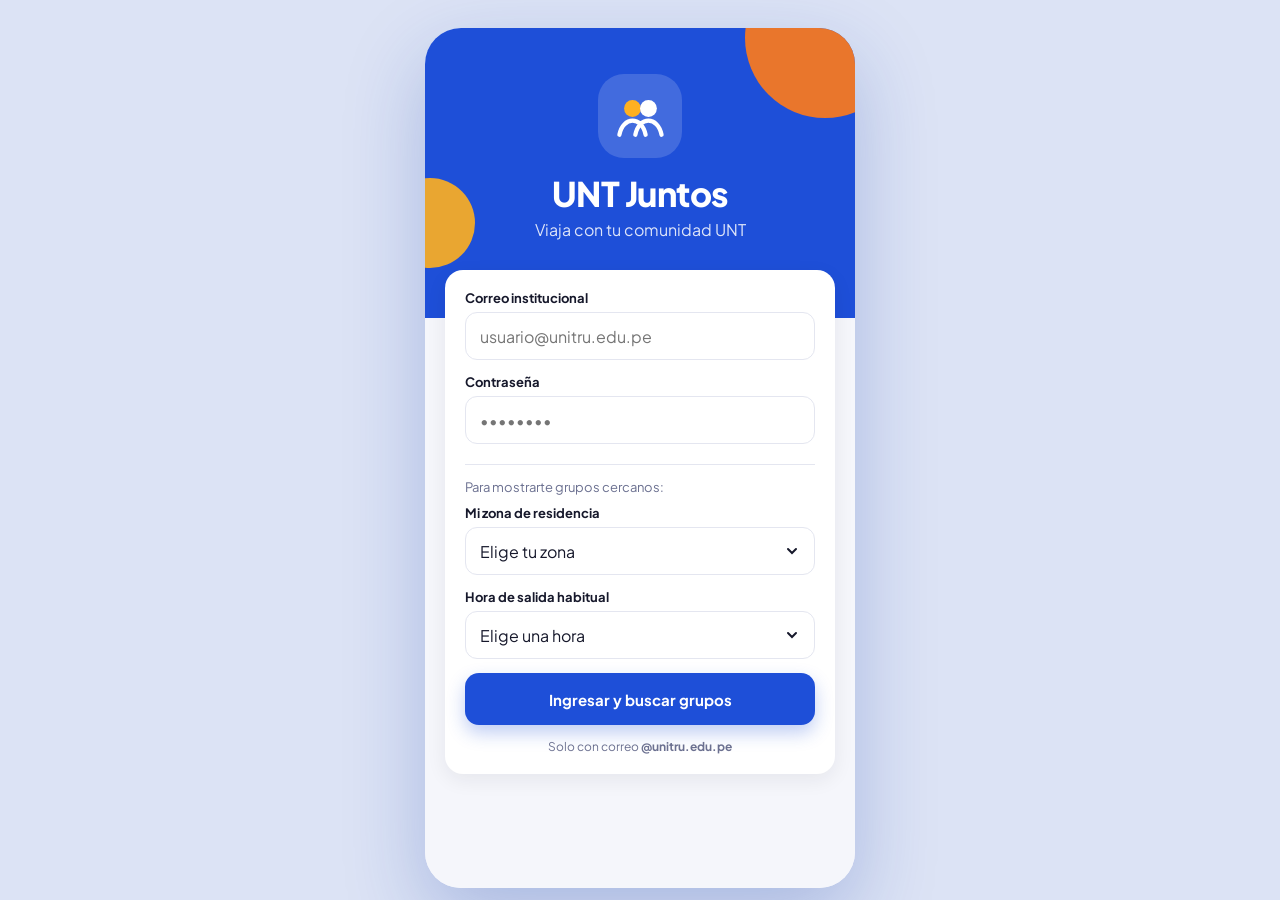
==== index.html @ 804d33d7 "Add files via upload" ====
<!doctype html>
<html lang="es">
<head>
  <meta charset="utf-8">
  <meta name="viewport" content="width=device-width, initial-scale=1, viewport-fit=cover">
  <meta name="theme-color" content="#1E4FD8">
  <meta name="description" content="UNT Juntos: encuentra compañeros de la comunidad UNT de tu zona para viajar juntos al campus.">
  <title>UNT Juntos</title>
  <link rel="preconnect" href="https://fonts.googleapis.com">
  <link rel="preconnect" href="https://fonts.gstatic.com" crossorigin>
  <link href="https://fonts.googleapis.com/css2?family=Plus+Jakarta+Sans:wght@400;500;600;700;800&display=swap" rel="stylesheet">
  <link rel="stylesheet" href="styles.css">
  <link rel="icon" href="data:image/svg+xml,%3Csvg xmlns='http://www.w3.org/2000/svg' viewBox='0 0 64 64'%3E%3Crect width='64' height='64' rx='16' fill='%231E4FD8'/%3E%3Ccircle cx='24' cy='26' r='8' fill='%23FFB020'/%3E%3Ccircle cx='40' cy='26' r='8' fill='%23fff'/%3E%3Cpath d='M12 50c2-9 8-13 12-13s10 4 12 13M28 50c2-9 8-13 12-13s10 4 12 13' stroke='%23fff' stroke-width='4' fill='none' stroke-linecap='round'/%3E%3C/svg%3E">
</head>
<body>
  <div class="app" id="app">

    <!-- ============ PANTALLA 1 · INICIO ============ -->
    <section class="screen" id="screen-login" data-screen="login">
      <div class="login-hero">
        <div class="logo" aria-hidden="true">
          <svg viewBox="0 0 64 64"><circle cx="24" cy="24" r="9" fill="#FFB020"/><circle cx="41" cy="24" r="9" fill="#fff"/><path d="M10 52c2-10 8-15 14-15s12 5 14 15M27 52c2-10 8-15 14-15s12 5 14 15" stroke="#fff" stroke-width="4.5" fill="none" stroke-linecap="round"/></svg>
        </div>
        <h1>UNT Juntos</h1>
        <p>Viaja con tu comunidad UNT</p>
      </div>

      <form class="card form" id="login-form" novalidate>
        <label class="field">
          <span>Correo institucional</span>
          <input type="email" id="email" placeholder="usuario@unitru.edu.pe" autocomplete="email" required>
        </label>
        <label class="field">
          <span>Contraseña</span>
          <input type="password" id="password" placeholder="••••••••" autocomplete="current-password" required>
        </label>

        <p class="hint">Para mostrarte grupos cercanos:</p>
        <label class="field">
          <span>Mi zona de residencia</span>
          <select id="zona" required></select>
        </label>
        <label class="field">
          <span>Hora de salida habitual</span>
          <select id="hora" required></select>
        </label>

        <p class="error" id="login-error" role="alert"></p>
        <button class="btn btn-primary" type="submit">Ingresar y buscar grupos</button>
        <p class="fine">Solo con correo <b>@unitru.edu.pe</b></p>
      </form>
    </section>

    <!-- ============ PANTALLA 2 · BUSCAR ============ -->
    <section class="screen" id="screen-buscar" data-screen="buscar" hidden>
      <header class="topbar">
        <div>
          <p class="hello" id="hello">Hola</p>
          <h2>Grupos de viaje</h2>
        </div>
        <button class="icon-btn" id="btn-crear" aria-label="Crear grupo">
          <svg viewBox="0 0 24 24"><path d="M12 5v14M5 12h14" stroke="currentColor" stroke-width="2.4" stroke-linecap="round"/></svg>
        </button>
      </header>

      <div class="filters">
        <label class="chip chip-zona"><span>Zona</span><select id="f-zona"></select></label>
        <label class="chip chip-hora"><span>Hora</span><select id="f-hora"></select></label>
      </div>

      <p class="count" id="count"></p>
      <div class="list" id="lista"></div>
    </section>

    <!-- ============ MIS GRUPOS ============ -->
    <section class="screen" id="screen-mis" data-screen="mis" hidden>
      <header class="topbar"><div><p class="hello">Tus viajes</p><h2>Mis grupos</h2></div></header>
      <div class="list" id="mis-lista"></div>
    </section>

    <!-- ============ PERFIL ============ -->
    <section class="screen" id="screen-perfil" data-screen="perfil" hidden>
      <header class="topbar"><div><p class="hello">Tu cuenta</p><h2>Perfil</h2></div></header>
      <div class="card profile">
        <div class="avatar big" id="perfil-avatar"></div>
        <p class="profile-name" id="perfil-nombre"></p>
        <p class="profile-mail" id="perfil-correo"></p>
        <div class="kv"><span>Zona</span><b id="perfil-zona"></b></div>
        <div class="kv"><span>Hora habitual</span><b id="perfil-hora"></b></div>
      </div>
      <button class="btn btn-ghost" id="btn-logout">Cerrar sesión</button>
    </section>

    <!-- ============ PANTALLA 3 · MI GRUPO ============ -->
    <section class="screen" id="screen-grupo" data-screen="grupo" hidden>
      <header class="topbar topbar-back">
        <button class="icon-btn ghost" id="btn-back" aria-label="Volver">
          <svg viewBox="0 0 24 24"><path d="M15 5l-7 7 7 7" stroke="currentColor" stroke-width="2.4" fill="none" stroke-linecap="round" stroke-linejoin="round"/></svg>
        </button>
        <h2>Mi grupo</h2>
        <span class="spacer"></span>
      </header>

      <div class="success" id="success-banner">
        <div class="check"><svg viewBox="0 0 24 24"><path d="M5 12.5l4.5 4.5L19 7.5" stroke="#fff" stroke-width="3" fill="none" stroke-linecap="round" stroke-linejoin="round"/></svg></div>
        <h3>¡Te uniste al grupo!</h3>
        <p id="g-sub"></p>
      </div>

      <div class="card details">
        <div class="kv"><span>Hora de salida</span><b id="g-hora"></b></div>
        <div class="kv"><span>Punto de encuentro</span><b id="g-punto"></b></div>
        <div class="kv"><span>Destino</span><b id="g-destino"></b></div>
      </div>

      <h4 class="section-title">Mapa del punto de encuentro</h4>
      <a class="map" id="g-map" target="_blank" rel="noopener">
        <svg viewBox="0 0 340 120" preserveAspectRatio="none" aria-hidden="true">
          <rect width="340" height="120" fill="#E8F0FF"/>
          <path d="M0 80 L340 52" stroke="#fff" stroke-width="14"/>
          <path d="M120 0 L150 120" stroke="#fff" stroke-width="10"/>
          <path d="M250 0 L235 120" stroke="#fff" stroke-width="8"/>
          <rect x="20" y="14" width="70" height="40" rx="6" fill="#D2F3E0"/>
          <rect x="268" y="74" width="60" height="36" rx="6" fill="#D2F3E0"/>
        </svg>
        <span class="pin"></span>
        <span class="map-label">Abrir en Google Maps ↗</span>
      </a>

      <h4 class="section-title" id="g-int-title"></h4>
      <div class="members" id="g-members"></div>

      <button class="btn btn-primary" id="btn-chat">Abrir chat del grupo</button>
      <button class="btn btn-link" id="btn-salir">Salir del grupo</button>
    </section>

    <!-- ============ NAV ============ -->
    <nav class="tabbar" id="tabbar" hidden>
      <button data-tab="buscar" class="active"><svg viewBox="0 0 24 24"><circle cx="11" cy="11" r="6.5" stroke="currentColor" stroke-width="2.2" fill="none"/><path d="M16 16l4 4" stroke="currentColor" stroke-width="2.2" stroke-linecap="round"/></svg>Buscar</button>
      <button data-tab="mis"><svg viewBox="0 0 24 24"><circle cx="9" cy="9" r="3.5" stroke="currentColor" stroke-width="2.2" fill="none"/><circle cx="16.5" cy="10" r="2.8" stroke="currentColor" stroke-width="2.2" fill="none"/><path d="M3 19c.8-3.3 3.2-5 6-5s5.2 1.7 6 5M15 14.2c2.6 0 4.5 1.5 5.2 4.3" stroke="currentColor" stroke-width="2.2" fill="none" stroke-linecap="round"/></svg>Mis grupos</button>
      <button data-tab="perfil"><svg viewBox="0 0 24 24"><circle cx="12" cy="8.5" r="4" stroke="currentColor" stroke-width="2.2" fill="none"/><path d="M4.5 20c1-3.8 4-5.8 7.5-5.8s6.5 2 7.5 5.8" stroke="currentColor" stroke-width="2.2" fill="none" stroke-linecap="round"/></svg>Perfil</button>
    </nav>

    <!-- ============ CHAT (hoja inferior) ============ -->
    <div class="sheet-backdrop" id="chat-backdrop" hidden></div>
    <section class="sheet" id="chat" hidden aria-label="Chat del grupo">
      <header class="sheet-head">
        <h3>Chat del grupo</h3>
        <button class="icon-btn ghost" id="chat-close" aria-label="Cerrar chat"><svg viewBox="0 0 24 24"><path d="M6 6l12 12M18 6L6 18" stroke="currentColor" stroke-width="2.4" stroke-linecap="round"/></svg></button>
      </header>
      <div class="messages" id="messages"></div>
      <div class="quick" id="quick">
        <button>Estoy en camino 🚶</button>
        <button>Llego en 5 min ⏱️</button>
        <button>Ya estoy en el punto 📍</button>
        <button>Hoy no viajo ❌</button>
      </div>
      <form class="composer" id="composer">
        <input id="msg" placeholder="Escribe un mensaje…" autocomplete="off">
        <button class="send" aria-label="Enviar"><svg viewBox="0 0 24 24"><path d="M4 12l16-8-6 16-2.5-6.5L4 12z" fill="currentColor"/></svg></button>
      </form>
    </section>

    <!-- ============ CREAR GRUPO ============ -->
    <div class="sheet-backdrop" id="crear-backdrop" hidden></div>
    <section class="sheet" id="crear" hidden aria-label="Crear grupo">
      <header class="sheet-head">
        <h3>Crear un grupo de viaje</h3>
        <button class="icon-btn ghost" id="crear-close" aria-label="Cerrar"><svg viewBox="0 0 24 24"><path d="M6 6l12 12M18 6L6 18" stroke="currentColor" stroke-width="2.4" stroke-linecap="round"/></svg></button>
      </header>
      <form class="form" id="crear-form">
        <label class="field"><span>Zona de destino</span><select id="c-zona"></select></label>
        <label class="field"><span>Hora de salida</span><select id="c-hora"></select></label>
        <label class="field"><span>Punto de encuentro</span><select id="c-punto"></select></label>
        <label class="field"><span>Cupos</span><select id="c-cupos"><option>3</option><option selected>4</option><option>5</option><option>6</option></select></label>
        <button class="btn btn-primary" type="submit">Crear grupo</button>
      </form>
    </section>

    <div class="toast" id="toast" role="status" aria-live="polite"></div>
  </div>

  <script src="app.js"></script>
</body>
</html>
---- styles.css ----
:root {
  --blue: #1E4FD8;
  --blue-d: #153BA6;
  --blue-l: #E8F0FF;
  --orange: #FF7A1A;
  --yellow: #FFB020;
  --green: #18A957;
  --green-l: #E3F7EC;
  --purple: #7B4DFF;
  --ink: #16182B;
  --muted: #6B7090;
  --line: #E4E6F0;
  --bg: #F5F6FB;
  --card: #FFFFFF;
  --radius: 18px;
  --shadow: 0 6px 20px rgba(22, 24, 43, .07);
  color-scheme: light;
}

* { box-sizing: border-box; }
html, body { margin: 0; height: 100%; }
body {
  font-family: "Plus Jakarta Sans", system-ui, -apple-system, "Segoe UI", sans-serif;
  color: var(--ink);
  background: #DCE3F5;
  -webkit-font-smoothing: antialiased;
}
button, input, select { font: inherit; color: inherit; }
button { cursor: pointer; }
[hidden] { display: none !important; }

/* Marco tipo celular en escritorio, pantalla completa en móvil */
.app {
  position: relative;
  max-width: 430px;
  min-height: 100dvh;
  margin: 0 auto;
  background: var(--bg);
  overflow: hidden;
}
@media (min-width: 600px) {
  body { padding: 28px 0; }
  .app { min-height: 860px; height: 860px; border-radius: 36px; box-shadow: 0 30px 80px rgba(21, 59, 166, .25); }
  .screen { height: 100%; overflow-y: auto; }
}

.screen { padding: 20px 20px 110px; animation: fade .25s ease; }
@keyframes fade { from { opacity: 0; transform: translateY(6px); } to { opacity: 1; transform: none; } }

/* ---------- Login ---------- */
#screen-login { padding: 0 0 32px; background: linear-gradient(180deg, var(--blue) 0 290px, var(--bg) 290px); }
.login-hero { text-align: center; color: #fff; padding: 46px 20px 30px; position: relative; }
.login-hero::before, .login-hero::after { content: ""; position: absolute; border-radius: 50%; z-index: 0; }
.login-hero::before { width: 160px; height: 160px; background: var(--orange); opacity: .9; top: -70px; right: -50px; }
.login-hero::after { width: 90px; height: 90px; background: var(--yellow); opacity: .9; top: 150px; left: -40px; }
.login-hero > * { position: relative; z-index: 1; }
.logo { width: 84px; height: 84px; margin: 0 auto 14px; background: rgba(255,255,255,.16); border-radius: 26px; display: grid; place-items: center; }
.logo svg { width: 60px; height: 60px; }
.login-hero h1 { margin: 0; font-size: 34px; font-weight: 800; letter-spacing: -.5px; }
.login-hero p { margin: 4px 0 0; opacity: .85; }
#login-form { margin: 0 20px; }

/* ---------- Tarjetas y formularios ---------- */
.card { background: var(--card); border-radius: var(--radius); box-shadow: var(--shadow); padding: 20px; }
.form { display: grid; gap: 14px; }
.field { display: grid; gap: 6px; }
.field > span { font-size: 13px; font-weight: 700; }
.field input, .field select {
  height: 48px; border: 1.5px solid var(--line); border-radius: 12px; padding: 0 14px; background: #fff;
  outline: none; transition: border-color .15s, box-shadow .15s; width: 100%;
}
.field select { appearance: none; background-image: url("data:image/svg+xml,%3Csvg xmlns='http://www.w3.org/2000/svg' viewBox='0 0 16 16'%3E%3Cpath d='M4 6l4 4 4-4' stroke='%2316182B' stroke-width='2' fill='none' stroke-linecap='round'/%3E%3C/svg%3E"); background-repeat: no-repeat; background-position: right 14px center; background-size: 16px; padding-right: 40px; }
.field input:focus, .field select:focus { border-color: var(--blue); box-shadow: 0 0 0 4px rgba(30, 79, 216, .12); }
.hint { margin: 6px 0 -4px; font-size: 13px; color: var(--muted); border-top: 1.5px solid var(--line); padding-top: 14px; }
.fine { margin: 0; text-align: center; font-size: 12px; color: var(--muted); }
.error { margin: 0; min-height: 0; color: #D92D20; font-size: 13px; font-weight: 600; }
.error:empty { display: none; }

.btn { height: 52px; border: 0; border-radius: 14px; font-weight: 700; font-size: 15px; width: 100%; transition: transform .1s, background .15s; }
.btn:active { transform: scale(.98); }
.btn-primary { background: var(--blue); color: #fff; box-shadow: 0 8px 18px rgba(30, 79, 216, .28); }
.btn-primary:hover { background: var(--blue-d); }
.btn-ghost { background: #fff; color: var(--ink); border: 1.5px solid var(--line); margin-top: 16px; }
.btn-link { background: none; color: var(--muted); height: 44px; margin-top: 4px; }

/* ---------- Encabezados ---------- */
.topbar { display: flex; align-items: center; justify-content: space-between; gap: 12px; margin: 6px 0 18px; }
.topbar h2 { margin: 0; font-size: 24px; font-weight: 800; letter-spacing: -.3px; }
.hello { margin: 0 0 2px; color: var(--muted); font-size: 13px; font-weight: 600; }
.topbar-back h2 { font-size: 18px; }
.spacer { width: 42px; }
.icon-btn { width: 42px; height: 42px; border-radius: 14px; border: 0; background: var(--orange); color: #fff; display: grid; place-items: center; flex: none; box-shadow: 0 6px 14px rgba(255, 122, 26, .3); }
.icon-btn.ghost { background: #fff; color: var(--ink); box-shadow: var(--shadow); }
.icon-btn svg { width: 22px; height: 22px; }

/* ---------- Filtros ---------- */
.filters { display: grid; grid-template-columns: 1fr 1fr; gap: 10px; }
.chip { position: relative; display: flex; flex-direction: column; padding: 8px 34px 8px 14px; border-radius: 14px; color: #fff; }
.chip span { font-size: 11px; font-weight: 600; opacity: .85; }
.chip select { appearance: none; border: 0; background: transparent; color: #fff; font-weight: 700; font-size: 14px; padding: 0; outline: none; width: 100%; }
.chip select option { color: var(--ink); }
.chip::after { content: ""; position: absolute; right: 14px; top: 50%; width: 8px; height: 8px; border-right: 2px solid #fff; border-bottom: 2px solid #fff; transform: translateY(-70%) rotate(45deg); pointer-events: none; }
.chip-zona { background: var(--purple); }
.chip-hora { background: var(--green); }
.count { margin: 18px 2px 10px; color: var(--muted); font-size: 13px; font-weight: 600; }

/* ---------- Tarjetas de grupo ---------- */
.list { display: grid; gap: 12px; }
.group { position: relative; background: #fff; border-radius: var(--radius); box-shadow: var(--shadow); padding: 16px 16px 14px 20px; overflow: hidden; }
.group::before { content: ""; position: absolute; left: 0; top: 0; bottom: 0; width: 6px; background: var(--accent, var(--blue)); }
.group h3 { margin: 0 0 8px; font-size: 16px; font-weight: 800; display: flex; align-items: center; gap: 8px; }
.tag { font-size: 11px; font-weight: 700; padding: 3px 8px; border-radius: 999px; background: var(--blue-l); color: var(--blue); }
.tag.night { background: #EFE9FF; color: var(--purple); }
.tag.mine { background: var(--green-l); color: var(--green); }
.meta { display: grid; gap: 4px; font-size: 13px; color: var(--muted); }
.meta b { color: var(--ink); font-weight: 600; }
.group-foot { display: flex; align-items: center; justify-content: space-between; margin-top: 12px; gap: 10px; }
.seats { display: flex; gap: 4px; }
.seat { width: 12px; height: 12px; border-radius: 50%; background: var(--accent, var(--blue)); }
.seat.free { background: transparent; border: 2px solid var(--line); }
.join { height: 38px; padding: 0 20px; border: 0; border-radius: 12px; background: var(--ink); color: #fff; font-weight: 700; font-size: 14px; }
.join:hover { background: #000; }
.group.full { opacity: .6; }
.group.full .join { background: var(--line); color: var(--muted); cursor: not-allowed; }
.empty { text-align: center; padding: 34px 20px; color: var(--muted); }
.empty b { display: block; color: var(--ink); font-size: 16px; margin-bottom: 6px; }
.empty .btn { margin-top: 16px; }

/* ---------- Mi grupo ---------- */
.success { text-align: center; margin-bottom: 18px; }
.check { width: 66px; height: 66px; border-radius: 50%; background: var(--green); margin: 0 auto 10px; display: grid; place-items: center; box-shadow: 0 10px 22px rgba(24, 169, 87, .3); animation: pop .35s ease; }
.check svg { width: 34px; height: 34px; }
@keyframes pop { from { transform: scale(.4); } to { transform: scale(1); } }
.success h3 { margin: 0; font-size: 22px; font-weight: 800; }
.success p { margin: 4px 0 0; color: var(--muted); font-size: 14px; }
.details { display: grid; gap: 12px; padding: 16px 18px; }
.kv { display: flex; justify-content: space-between; gap: 12px; font-size: 14px; }
.kv span { color: var(--muted); }
.kv b { text-align: right; }
.section-title { margin: 20px 2px 10px; font-size: 14px; font-weight: 800; }
.map { position: relative; display: block; height: 120px; border-radius: var(--radius); overflow: hidden; box-shadow: var(--shadow); text-decoration: none; }
.map svg { position: absolute; inset: 0; width: 100%; height: 100%; }
.pin { position: absolute; left: 50%; top: 42%; width: 22px; height: 22px; border-radius: 50% 50% 50% 0; background: var(--orange); transform: translate(-50%, -50%) rotate(-45deg); box-shadow: 0 4px 10px rgba(255, 122, 26, .45); }
.pin::after { content: ""; position: absolute; inset: 6px; background: #fff; border-radius: 50%; }
.map-label { position: absolute; right: 10px; bottom: 10px; background: #fff; color: var(--blue); font-size: 12px; font-weight: 700; padding: 5px 10px; border-radius: 999px; }
.members { display: flex; flex-wrap: wrap; gap: 14px; margin-bottom: 20px; }
.member { display: grid; justify-items: center; gap: 6px; font-size: 12px; color: var(--muted); width: 50px; }
.avatar { width: 46px; height: 46px; border-radius: 50%; display: grid; place-items: center; color: #fff; font-weight: 800; font-size: 16px; }
.avatar.free { background: transparent; border: 2px dashed var(--line); color: var(--line); }
.avatar.big { width: 76px; height: 76px; font-size: 28px; margin: 0 auto 10px; }

/* ---------- Perfil ---------- */
.profile { display: grid; gap: 10px; text-align: center; }
.profile-name { margin: 0; font-weight: 800; font-size: 18px; }
.profile-mail { margin: -6px 0 6px; color: var(--muted); font-size: 13px; }
.profile .kv { border-top: 1.5px solid var(--line); padding-top: 10px; }

/* ---------- Barra inferior ---------- */
.tabbar { position: fixed; left: 50%; transform: translateX(-50%); bottom: 0; width: 100%; max-width: 430px; display: grid; grid-template-columns: repeat(3, 1fr); background: #fff; border-top: 1px solid var(--line); padding: 8px 8px calc(8px + env(safe-area-inset-bottom)); z-index: 5; }
@media (min-width: 600px) { .tabbar { position: absolute; border-radius: 0 0 36px 36px; padding-bottom: 18px; } }
.tabbar button { border: 0; background: none; display: grid; justify-items: center; gap: 3px; font-size: 11px; font-weight: 600; color: var(--muted); padding: 6px 0; border-radius: 12px; }
.tabbar svg { width: 24px; height: 24px; }
.tabbar button.active { color: var(--blue); }
.tabbar button.active svg { background: var(--blue-l); border-radius: 10px; padding: 2px; box-sizing: content-box; margin: -2px; }

/* ---------- Hojas (chat / crear) ---------- */
.sheet-backdrop { position: fixed; inset: 0; background: rgba(22, 24, 43, .45); z-index: 10; animation: fade .2s ease; }
.sheet { position: fixed; left: 50%; bottom: 0; transform: translateX(-50%); width: 100%; max-width: 430px; max-height: 86dvh; background: #fff; border-radius: 26px 26px 0 0; z-index: 11; display: flex; flex-direction: column; padding: 8px 18px calc(16px + env(safe-area-inset-bottom)); animation: up .25s ease; }
@media (min-width: 600px) { .sheet-backdrop, .sheet { position: absolute; } .sheet { max-height: 80%; border-radius: 26px 26px 36px 36px; } .sheet-backdrop { border-radius: 36px; } }
@keyframes up { from { transform: translate(-50%, 30px); opacity: 0; } to { transform: translate(-50%, 0); opacity: 1; } }
.sheet-head { display: flex; align-items: center; justify-content: space-between; padding: 8px 0 12px; }
.sheet-head h3 { margin: 0; font-size: 18px; font-weight: 800; }
.messages { flex: 1; overflow-y: auto; display: flex; flex-direction: column; gap: 8px; padding: 6px 2px 12px; min-height: 220px; }
.msg { max-width: 80%; padding: 9px 13px; border-radius: 16px; font-size: 14px; background: var(--bg); align-self: flex-start; }
.msg small { display: block; font-size: 11px; font-weight: 700; color: var(--purple); margin-bottom: 2px; }
.msg.me { align-self: flex-end; background: var(--blue); color: #fff; border-bottom-right-radius: 4px; }
.msg.me small { display: none; }
.quick { display: flex; gap: 8px; overflow-x: auto; padding-bottom: 10px; scrollbar-width: none; }
.quick button { flex: none; border: 1.5px solid var(--line); background: #fff; border-radius: 999px; padding: 8px 12px; font-size: 13px; font-weight: 600; }
.quick button:hover { border-color: var(--blue); color: var(--blue); }
.composer { display: flex; gap: 8px; }
.composer input { flex: 1; height: 46px; border: 1.5px solid var(--line); border-radius: 14px; padding: 0 14px; outline: none; }
.composer input:focus { border-color: var(--blue); }
.send { width: 46px; height: 46px; border: 0; border-radius: 14px; background: var(--orange); color: #fff; display: grid; place-items: center; }
.send svg { width: 20px; height: 20px; }
#crear-form { padding-bottom: 6px; }

/* ---------- Toast ---------- */
.toast { position: fixed; left: 50%; bottom: 96px; transform: translate(-50%, 20px); background: var(--ink); color: #fff; padding: 11px 18px; border-radius: 14px; font-size: 14px; font-weight: 600; opacity: 0; pointer-events: none; transition: .25s; z-index: 20; white-space: nowrap; }
.toast.show { opacity: 1; transform: translate(-50%, 0); }
@media (min-width: 600px) { .toast { position: absolute; } }
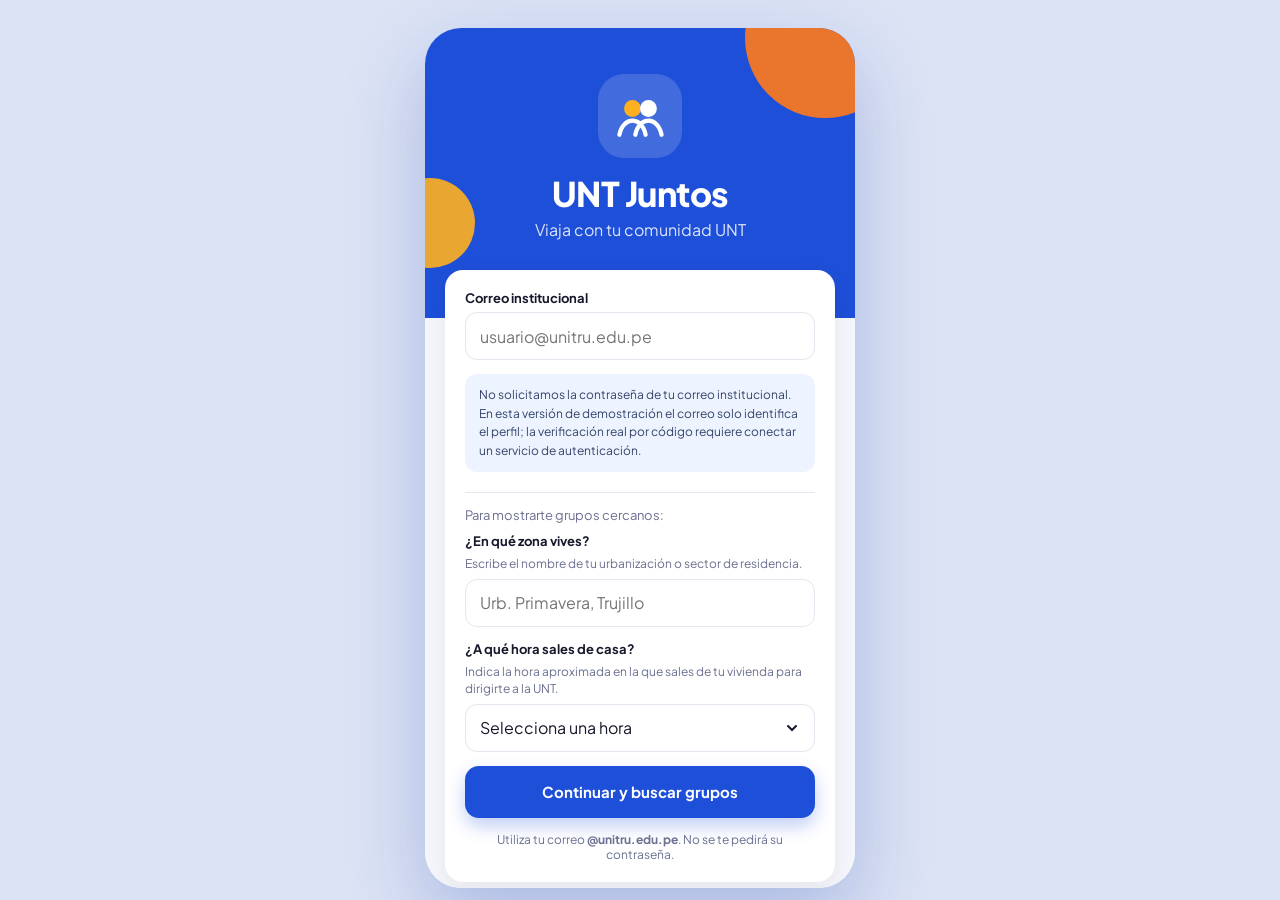
==== commit 0e22eb8b: "Add files via upload Actualización y mejoras de la aplicación UNT Juntos" ====
--- a/index.html
+++ b/index.html
@@ -30,25 +30,38 @@
           <span>Correo institucional</span>
           <input type="email" id="email" placeholder="usuario@unitru.edu.pe" autocomplete="email" required>
         </label>
-        <label class="field">
-          <span>Contraseña</span>
-          <input type="password" id="password" placeholder="••••••••" autocomplete="current-password" required>
-        </label>
+        <p class="privacy-note">No solicitamos la contraseña de tu correo institucional. En esta versión de demostración el correo solo identifica el perfil; la verificación real por código requiere conectar un servicio de autenticación.</p>
 
         <p class="hint">Para mostrarte grupos cercanos:</p>
         <label class="field">
-          <span>Mi zona de residencia</span>
-          <select id="zona" required></select>
+          <span>¿En qué zona vives?</span>
+          <small>Escribe el nombre de tu urbanización o sector de residencia.</small>
+          <input id="zona" list="zonas-sugeridas" placeholder="Urb. Primavera, Trujillo" autocomplete="address-level3" required>
+          <datalist id="zonas-sugeridas"></datalist>
         </label>
         <label class="field">
-          <span>Hora de salida habitual</span>
+          <span>¿A qué hora sales de casa?</span>
+          <small>Indica la hora aproximada en la que sales de tu vivienda para dirigirte a la UNT.</small>
           <select id="hora" required></select>
+          <input id="hora-custom" type="time" hidden aria-label="Elegir otra hora">
         </label>
 
         <p class="error" id="login-error" role="alert"></p>
-        <button class="btn btn-primary" type="submit">Ingresar y buscar grupos</button>
-        <p class="fine">Solo con correo <b>@unitru.edu.pe</b></p>
-      </form>
+        <button class="btn btn-primary" type="submit">Continuar y buscar grupos</button>
+        <p class="fine">Utiliza tu correo <b>@unitru.edu.pe</b>. No se te pedirá su contraseña.</p>
+      </form>
+      <section class="card intro-card">
+        <h3>¿Cómo funciona UNT Juntos?</h3>
+        <p>Encuentra estudiantes de la UNT que viven cerca de ti y tienen horarios similares para organizar sus traslados juntos.</p>
+        <p>La aplicación conecta estudiantes para coordinar horarios y puntos de encuentro. No ofrece transporte ni realiza viajes por cuenta propia.</p>
+        <p><b>Modalidad:</b> coordinación entre integrantes del grupo.</p>
+      </section>
+      <section class="card intro-card">
+        <h3>Tu privacidad es importante</h3>
+        <p>El correo institucional sirve para identificar a miembros de la comunidad UNT. La zona, hora y datos de grupo se utilizan para encontrar coincidencias y coordinar traslados.</p>
+        <p>Esta versión de prueba guarda datos localmente en el navegador. No ingreses información sensible.</p>
+        <a href="privacidad.html" target="_blank" rel="noopener">Consultar política de privacidad</a>
+      </section>
     </section>
 
     <!-- ============ PANTALLA 2 · BUSCAR ============ -->
@@ -88,6 +101,8 @@
         <div class="kv"><span>Zona</span><b id="perfil-zona"></b></div>
         <div class="kv"><span>Hora habitual</span><b id="perfil-hora"></b></div>
       </div>
+      <button class="btn btn-primary" id="btn-editar-perfil">Editar zona y hora</button>
+      <button class="btn btn-ghost" id="btn-ayuda">¿Cómo funcionan los viajes?</button>
       <button class="btn btn-ghost" id="btn-logout">Cerrar sesión</button>
     </section>
 
@@ -131,6 +146,7 @@
       <div class="members" id="g-members"></div>
 
       <button class="btn btn-primary" id="btn-chat">Abrir chat del grupo</button>
+      <button class="btn btn-ghost" id="btn-editar-grupo">Cambiar hora o punto de encuentro</button>
       <button class="btn btn-link" id="btn-salir">Salir del grupo</button>
     </section>
 
@@ -169,12 +185,43 @@
         <button class="icon-btn ghost" id="crear-close" aria-label="Cerrar"><svg viewBox="0 0 24 24"><path d="M6 6l12 12M18 6L6 18" stroke="currentColor" stroke-width="2.4" stroke-linecap="round"/></svg></button>
       </header>
       <form class="form" id="crear-form">
-        <label class="field"><span>Zona de destino</span><select id="c-zona"></select></label>
-        <label class="field"><span>Hora de salida</span><select id="c-hora"></select></label>
-        <label class="field"><span>Punto de encuentro</span><select id="c-punto"></select></label>
+        <label class="field"><span>¿En qué zona se reunirán?</span><input id="c-zona" list="zonas-sugeridas" placeholder="Urb. Primavera, Trujillo" required></label>
+        <label class="field"><span>Hora de salida</span><select id="c-hora"></select><input id="c-hora-custom" type="time" hidden aria-label="Elegir otra hora"></label>
+        <label class="field"><span>Punto de encuentro personalizado</span><input id="c-punto" list="puntos-sugeridos" placeholder="Ej. Parque Primavera" required><datalist id="puntos-sugeridos"></datalist><small>Puedes escribir un lugar específico de tu zona.</small></label>
         <label class="field"><span>Cupos</span><select id="c-cupos"><option>3</option><option selected>4</option><option>5</option><option>6</option></select></label>
         <button class="btn btn-primary" type="submit">Crear grupo</button>
       </form>
+    </section>
+
+    <div class="sheet-backdrop" id="perfil-edit-backdrop" hidden></div>
+    <section class="sheet" id="perfil-edit" hidden aria-label="Editar perfil">
+      <header class="sheet-head"><h3>Editar tu información</h3><button class="icon-btn ghost" id="perfil-edit-close" aria-label="Cerrar">×</button></header>
+      <form class="form" id="perfil-edit-form">
+        <label class="field"><span>¿En qué zona vives?</span><small>Escribe tu urbanización o sector.</small><input id="edit-zona" list="zonas-sugeridas" required></label>
+        <label class="field"><span>¿A qué hora sales de casa?</span><select id="edit-hora" required></select><input id="edit-hora-custom" type="time" hidden></label>
+        <button class="btn btn-primary" type="submit">Guardar cambios</button>
+      </form>
+    </section>
+
+    <div class="sheet-backdrop" id="grupo-edit-backdrop" hidden></div>
+    <section class="sheet" id="grupo-edit" hidden aria-label="Editar grupo">
+      <header class="sheet-head"><h3>Actualizar coordinación</h3><button class="icon-btn ghost" id="grupo-edit-close" aria-label="Cerrar">×</button></header>
+      <form class="form" id="grupo-edit-form">
+        <label class="field"><span>Hora de salida</span><select id="edit-g-hora" required></select><input id="edit-g-hora-custom" type="time" hidden></label>
+        <label class="field"><span>Punto de encuentro</span><input id="edit-g-punto" list="puntos-sugeridos" required></label>
+        <button class="btn btn-primary" type="submit">Guardar cambios del grupo</button>
+      </form>
+    </section>
+
+    <div class="sheet-backdrop" id="ayuda-backdrop" hidden></div>
+    <section class="sheet" id="ayuda" hidden aria-label="Ayuda sobre viajes">
+      <header class="sheet-head"><h3>¿Cómo funcionan los viajes?</h3><button class="icon-btn ghost" id="ayuda-close" aria-label="Cerrar">×</button></header>
+      <div class="help-content">
+        <p><b>1. Encuentra compañeros.</b> Filtra grupos por tu urbanización o sector y una hora cercana a tu salida.</p>
+        <p><b>2. Únete a un grupo.</b> Revisa sus integrantes, cupos y punto de encuentro antes de unirte.</p>
+        <p><b>3. Coordina.</b> Confirma con los integrantes la hora y el punto exacto. Si hay un error, puedes actualizar la información del grupo.</p>
+        <p><b>4. Responsabilidades.</b> Cada integrante debe respetar los acuerdos, avisar si no asistirá y priorizar su seguridad. UNT Juntos solo facilita la coordinación entre estudiantes.</p>
+      </div>
     </section>
 
     <div class="toast" id="toast" role="status" aria-live="polite"></div>
--- a/styles.css
+++ b/styles.css
@@ -189,3 +189,18 @@
 .toast { position: fixed; left: 50%; bottom: 96px; transform: translate(-50%, 20px); background: var(--ink); color: #fff; padding: 11px 18px; border-radius: 14px; font-size: 14px; font-weight: 600; opacity: 0; pointer-events: none; transition: .25s; z-index: 20; white-space: nowrap; }
 .toast.show { opacity: 1; transform: translate(-50%, 0); }
 @media (min-width: 600px) { .toast { position: absolute; } }
+
+/* ---------- Mejoras de registro, privacidad y edición ---------- */
+.field small { color: var(--muted); font-size: 12px; line-height: 1.45; }
+.privacy-note { margin: 0; padding: 12px 14px; border-radius: 12px; background: #EEF4FF; color: #34446B; font-size: 12px; line-height: 1.55; }
+.intro-card { margin-top: 12px; padding: 16px; }
+.intro-card h3 { margin: 0 0 8px; font-size: 15px; }
+.intro-card p { margin: 7px 0; color: var(--muted); font-size: 12px; line-height: 1.55; }
+.intro-card a { color: var(--blue); font-size: 12px; font-weight: 700; }
+#hora-custom, #c-hora-custom, #edit-hora-custom, #edit-g-hora-custom { height: 46px; border: 1.5px solid var(--line); border-radius: 12px; padding: 0 12px; background: #fff; width: 100%; }
+.group .tag { white-space: nowrap; }
+.group h3 { flex-wrap: wrap; }
+.help-content { overflow-y: auto; padding: 0 2px 12px; color: var(--muted); font-size: 13px; line-height: 1.6; }
+.help-content p { margin: 8px 0 14px; }
+.help-content b { color: var(--ink); }
+#crear-form, #perfil-edit-form, #grupo-edit-form { overflow-y: auto; }
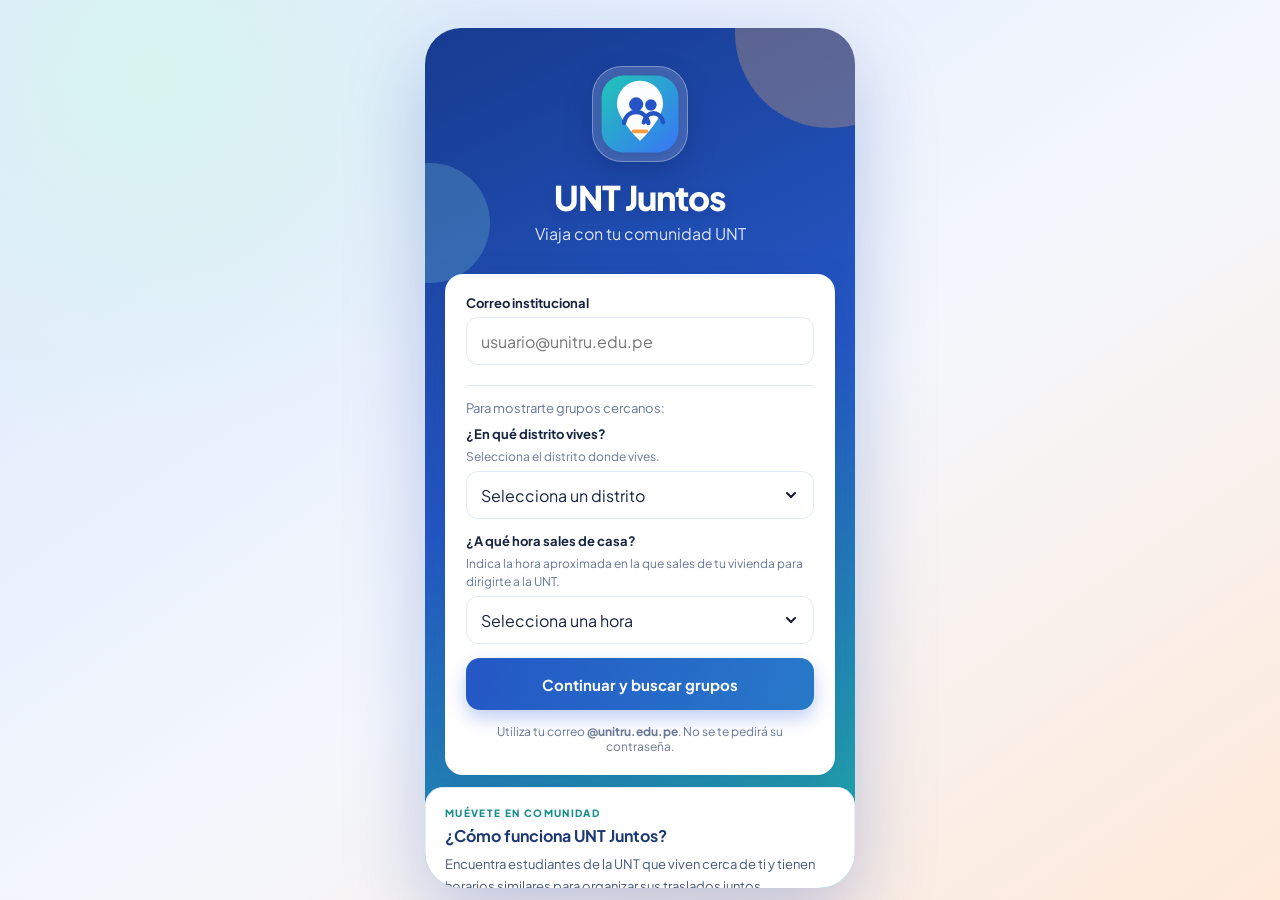
==== commit 421c203a: "V3" ====
--- a/index.html
+++ b/index.html
@@ -10,7 +10,7 @@
   <link rel="preconnect" href="https://fonts.gstatic.com" crossorigin>
   <link href="https://fonts.googleapis.com/css2?family=Plus+Jakarta+Sans:wght@400;500;600;700;800&display=swap" rel="stylesheet">
   <link rel="stylesheet" href="styles.css">
-  <link rel="icon" href="data:image/svg+xml,%3Csvg xmlns='http://www.w3.org/2000/svg' viewBox='0 0 64 64'%3E%3Crect width='64' height='64' rx='16' fill='%231E4FD8'/%3E%3Ccircle cx='24' cy='26' r='8' fill='%23FFB020'/%3E%3Ccircle cx='40' cy='26' r='8' fill='%23fff'/%3E%3Cpath d='M12 50c2-9 8-13 12-13s10 4 12 13M28 50c2-9 8-13 12-13s10 4 12 13' stroke='%23fff' stroke-width='4' fill='none' stroke-linecap='round'/%3E%3C/svg%3E">
+  <link rel="icon" type="image/svg+xml" href="logo.svg">
 </head>
 <body>
   <div class="app" id="app">
@@ -18,9 +18,7 @@
     <!-- ============ PANTALLA 1 · INICIO ============ -->
     <section class="screen" id="screen-login" data-screen="login">
       <div class="login-hero">
-        <div class="logo" aria-hidden="true">
-          <svg viewBox="0 0 64 64"><circle cx="24" cy="24" r="9" fill="#FFB020"/><circle cx="41" cy="24" r="9" fill="#fff"/><path d="M10 52c2-10 8-15 14-15s12 5 14 15M27 52c2-10 8-15 14-15s12 5 14 15" stroke="#fff" stroke-width="4.5" fill="none" stroke-linecap="round"/></svg>
-        </div>
+        <div class="logo" aria-hidden="true"><img src="logo.svg" alt="" width="76" height="76"></div>
         <h1>UNT Juntos</h1>
         <p>Viaja con tu comunidad UNT</p>
       </div>
@@ -30,14 +28,12 @@
           <span>Correo institucional</span>
           <input type="email" id="email" placeholder="usuario@unitru.edu.pe" autocomplete="email" required>
         </label>
-        <p class="privacy-note">No solicitamos la contraseña de tu correo institucional. En esta versión de demostración el correo solo identifica el perfil; la verificación real por código requiere conectar un servicio de autenticación.</p>
 
         <p class="hint">Para mostrarte grupos cercanos:</p>
         <label class="field">
-          <span>¿En qué zona vives?</span>
-          <small>Escribe el nombre de tu urbanización o sector de residencia.</small>
-          <input id="zona" list="zonas-sugeridas" placeholder="Urb. Primavera, Trujillo" autocomplete="address-level3" required>
-          <datalist id="zonas-sugeridas"></datalist>
+          <span>¿En qué distrito vives?</span>
+          <small>Selecciona el distrito donde vives.</small>
+          <select id="zona" required></select>
         </label>
         <label class="field">
           <span>¿A qué hora sales de casa?</span>
@@ -50,11 +46,18 @@
         <button class="btn btn-primary" type="submit">Continuar y buscar grupos</button>
         <p class="fine">Utiliza tu correo <b>@unitru.edu.pe</b>. No se te pedirá su contraseña.</p>
       </form>
-      <section class="card intro-card">
+      <section class="card intro-card how-card">
+        <div class="section-kicker">MUÉVETE EN COMUNIDAD</div>
         <h3>¿Cómo funciona UNT Juntos?</h3>
-        <p>Encuentra estudiantes de la UNT que viven cerca de ti y tienen horarios similares para organizar sus traslados juntos.</p>
-        <p>La aplicación conecta estudiantes para coordinar horarios y puntos de encuentro. No ofrece transporte ni realiza viajes por cuenta propia.</p>
-        <p><b>Modalidad:</b> coordinación entre integrantes del grupo.</p>
+        <p class="lead-copy">Encuentra estudiantes de la UNT que viven cerca de ti y tienen horarios similares para organizar sus traslados juntos.</p>
+        <div class="travel-options">
+          <article class="travel-option"><span class="travel-icon walk">🚶</span><div><b>Caminar juntos</b><p>Queden en un lugar público y recorran juntos el camino hacia la universidad o hasta un paradero.</p></div></article>
+          <article class="travel-option"><span class="travel-icon bus">🚌</span><div><b>Usar la misma ruta de transporte público</b><p>Coordinen qué línea o paradero les conviene. Cada estudiante paga su propio pasaje.</p></div></article>
+          <article class="travel-option"><span class="travel-icon car">🚕</span><div><b>Compartir un taxi o movilidad</b><p>Si todos están de acuerdo, pueden organizarlo por su cuenta, confirmar el costo y dividirlo antes de viajar.</p></div></article>
+          <article class="travel-option"><span class="travel-icon group-icon">🚗</span><div><b>Viajar en vehículo de un integrante</b><p>Un estudiante que tenga vehículo puede ofrecer voluntariamente los asientos disponibles y acordar previamente las condiciones.</p></div></article>
+        </div>
+        <div class="coordination"><b>¿Cómo se coordinan?</b><ol><li>Busca grupos de tu distrito y revisa la hora, integrantes y cupos.</li><li>Únete al grupo y confirma en el chat si asistirás.</li><li>Acuerden un punto público concreto y una hora exacta.</li><li>Confirmen la modalidad, el costo si corresponde y quiénes participarán.</li><li>Avísense si hay retrasos o cambios. Cada integrante es responsable de cumplir lo acordado.</li></ol></div>
+        <p class="disclaimer"><b>Importante:</b> UNT Juntos conecta estudiantes y facilita la coordinación. No proporciona vehículos, conductores, pasajes ni servicios de taxi; tampoco cobra ni gestiona pagos. Las modalidades dependen de los acuerdos voluntarios entre los integrantes.</p>
       </section>
       <section class="card intro-card">
         <h3>Tu privacidad es importante</h3>
@@ -77,7 +80,7 @@
       </header>
 
       <div class="filters">
-        <label class="chip chip-zona"><span>Zona</span><select id="f-zona"></select></label>
+        <label class="chip chip-zona"><span>Distrito</span><select id="f-zona"></select></label>
         <label class="chip chip-hora"><span>Hora</span><select id="f-hora"></select></label>
       </div>
 
@@ -98,10 +101,10 @@
         <div class="avatar big" id="perfil-avatar"></div>
         <p class="profile-name" id="perfil-nombre"></p>
         <p class="profile-mail" id="perfil-correo"></p>
-        <div class="kv"><span>Zona</span><b id="perfil-zona"></b></div>
+        <div class="kv"><span>Distrito</span><b id="perfil-zona"></b></div>
         <div class="kv"><span>Hora habitual</span><b id="perfil-hora"></b></div>
       </div>
-      <button class="btn btn-primary" id="btn-editar-perfil">Editar zona y hora</button>
+      <button class="btn btn-primary" id="btn-editar-perfil">Editar distrito y hora</button>
       <button class="btn btn-ghost" id="btn-ayuda">¿Cómo funcionan los viajes?</button>
       <button class="btn btn-ghost" id="btn-logout">Cerrar sesión</button>
     </section>
@@ -185,7 +188,7 @@
         <button class="icon-btn ghost" id="crear-close" aria-label="Cerrar"><svg viewBox="0 0 24 24"><path d="M6 6l12 12M18 6L6 18" stroke="currentColor" stroke-width="2.4" stroke-linecap="round"/></svg></button>
       </header>
       <form class="form" id="crear-form">
-        <label class="field"><span>¿En qué zona se reunirán?</span><input id="c-zona" list="zonas-sugeridas" placeholder="Urb. Primavera, Trujillo" required></label>
+        <label class="field"><span>¿En qué distrito se reunirán?</span><select id="c-zona" required></select></label>
         <label class="field"><span>Hora de salida</span><select id="c-hora"></select><input id="c-hora-custom" type="time" hidden aria-label="Elegir otra hora"></label>
         <label class="field"><span>Punto de encuentro personalizado</span><input id="c-punto" list="puntos-sugeridos" placeholder="Ej. Parque Primavera" required><datalist id="puntos-sugeridos"></datalist><small>Puedes escribir un lugar específico de tu zona.</small></label>
         <label class="field"><span>Cupos</span><select id="c-cupos"><option>3</option><option selected>4</option><option>5</option><option>6</option></select></label>
@@ -197,7 +200,7 @@
     <section class="sheet" id="perfil-edit" hidden aria-label="Editar perfil">
       <header class="sheet-head"><h3>Editar tu información</h3><button class="icon-btn ghost" id="perfil-edit-close" aria-label="Cerrar">×</button></header>
       <form class="form" id="perfil-edit-form">
-        <label class="field"><span>¿En qué zona vives?</span><small>Escribe tu urbanización o sector.</small><input id="edit-zona" list="zonas-sugeridas" required></label>
+        <label class="field"><span>¿En qué distrito vives?</span><small>Selecciona tu distrito.</small><select id="edit-zona" required></select></label>
         <label class="field"><span>¿A qué hora sales de casa?</span><select id="edit-hora" required></select><input id="edit-hora-custom" type="time" hidden></label>
         <button class="btn btn-primary" type="submit">Guardar cambios</button>
       </form>
@@ -217,10 +220,12 @@
     <section class="sheet" id="ayuda" hidden aria-label="Ayuda sobre viajes">
       <header class="sheet-head"><h3>¿Cómo funcionan los viajes?</h3><button class="icon-btn ghost" id="ayuda-close" aria-label="Cerrar">×</button></header>
       <div class="help-content">
-        <p><b>1. Encuentra compañeros.</b> Filtra grupos por tu urbanización o sector y una hora cercana a tu salida.</p>
-        <p><b>2. Únete a un grupo.</b> Revisa sus integrantes, cupos y punto de encuentro antes de unirte.</p>
-        <p><b>3. Coordina.</b> Confirma con los integrantes la hora y el punto exacto. Si hay un error, puedes actualizar la información del grupo.</p>
-        <p><b>4. Responsabilidades.</b> Cada integrante debe respetar los acuerdos, avisar si no asistirá y priorizar su seguridad. UNT Juntos solo facilita la coordinación entre estudiantes.</p>
+        <p><b>1. Encuentra compañeros.</b> Filtra grupos por distrito y hora de salida. Revisa integrantes, cupos y punto de encuentro.</p>
+        <p><b>2. Elijan cómo trasladarse.</b> Pueden caminar juntos, dirigirse al mismo paradero y usar transporte público por separado, o acordar voluntariamente compartir un taxi o vehículo particular. En esos últimos casos, confirmen previamente disponibilidad, costo, distribución del pago y condiciones.</p>
+        <p><b>3. Definan el encuentro.</b> Acuerden un lugar público fácil de reconocer, la hora exacta y cuánto tiempo esperarán. Confirmen el plan en el chat del grupo.</p>
+        <p><b>4. Mantengan la comunicación.</b> Avisen si están en camino, llegaron, se retrasarán o ya no viajarán. Si cambia el punto o la hora, actualicen los datos del grupo.</p>
+        <p><b>5. Responsabilidades y seguridad.</b> Cada integrante debe cumplir los acuerdos, respetar decisiones voluntarias, confirmar cualquier gasto antes de aceptarlo y priorizar su seguridad. No compartan direcciones exactas de vivienda ni información sensible.</p>
+        <p class="disclaimer"><b>Recuerda:</b> UNT Juntos facilita el contacto y la coordinación; no brinda transporte, conductores ni gestiona pagos.</p>
       </div>
     </section>
 
--- a/styles.css
+++ b/styles.css
@@ -204,3 +204,72 @@
 .help-content p { margin: 8px 0 14px; }
 .help-content b { color: var(--ink); }
 #crear-form, #perfil-edit-form, #grupo-edit-form { overflow-y: auto; }
+
+/* ---------- Identidad visual renovada UNT Juntos ---------- */
+:root {
+  --blue: #2457C5;
+  --blue-d: #173B8F;
+  --blue-l: #EAF1FF;
+  --orange: #FF914D;
+  --yellow: #FFD166;
+  --green: #13A89E;
+  --green-l: #E2F8F4;
+  --purple: #7657D8;
+  --ink: #17233F;
+  --muted: #687795;
+  --line: #E2EAF5;
+  --bg: #F3F7FD;
+  --card: #FFFFFF;
+  --shadow: 0 10px 28px rgba(29, 61, 117, .09);
+}
+body { background: radial-gradient(circle at 12% 8%, #D8F4F0 0, transparent 28%), linear-gradient(145deg, #DCE8FF, #F4F7FC 55%, #FFE9D9); }
+.app { background: linear-gradient(180deg, #F8FBFF, #F2F7FD); }
+#screen-login { background: linear-gradient(155deg, #173B8F 0%, #2457C5 48%, #20AFA8 100%); }
+.login-hero { padding-top: 38px; padding-bottom: 30px; }
+.login-hero::before { width: 190px; height: 190px; background: #FFB66D; opacity: .28; top: -90px; right: -70px; }
+.login-hero::after { width: 120px; height: 120px; background: #8DE3D7; opacity: .22; top: 135px; left: -55px; }
+.logo { width: 96px; height: 96px; border-radius: 30px; background: rgba(255,255,255,.17); border: 1px solid rgba(255,255,255,.32); box-shadow: 0 12px 30px rgba(9,31,83,.2); backdrop-filter: blur(8px); }
+.logo img { width: 82px; height: 82px; filter: drop-shadow(0 5px 8px rgba(12,35,82,.16)); }
+.login-hero h1 { letter-spacing: -.9px; text-shadow: 0 3px 12px rgba(10,32,82,.18); }
+#login-form { border: 1px solid rgba(255,255,255,.72); box-shadow: 0 16px 42px rgba(22,49,104,.13); }
+.intro-card { border: 1px solid #E8EEF8; box-shadow: 0 8px 24px rgba(29,61,117,.07); }
+.intro-card h3 { color: #1D3973; font-size: 16px; }
+.how-card { padding: 19px; }
+.section-kicker { color: #168E8A; font-size: 10px; font-weight: 800; letter-spacing: 1.35px; margin-bottom: 6px; }
+.intro-card .lead-copy { color: #465979; font-size: 13px; line-height: 1.65; }
+.travel-options { display: grid; gap: 9px; margin: 14px 0; }
+.travel-option { display: flex; align-items: flex-start; gap: 11px; padding: 11px; border: 1px solid #E8EEF8; border-radius: 14px; background: linear-gradient(120deg, #FBFDFF, #F5F9FF); }
+.travel-icon { display: grid; place-items: center; width: 38px; height: 38px; flex: none; border-radius: 12px; font-size: 19px; background: #E7F1FF; }
+.travel-icon.bus { background: #E2F8F4; }.travel-icon.car { background: #FFF0E5; }.travel-icon.group-icon { background: #F0EBFF; }
+.travel-option b { display: block; color: #213D77; font-size: 12px; margin: 1px 0 3px; }
+.intro-card .travel-option p { margin: 0; color: #697895; font-size: 11px; line-height: 1.5; }
+.coordination { border-radius: 14px; padding: 13px 14px; background: #EEF5FF; color: #425779; font-size: 12px; line-height: 1.55; }
+.coordination b { color: #1D3973; }
+.coordination ol { margin: 7px 0 0; padding-left: 19px; }
+.coordination li { padding: 2px 0; }
+.intro-card .disclaimer, .disclaimer { margin: 12px 0 0; padding: 11px 12px; border-radius: 12px; background: #FFF5E9; color: #76512C; font-size: 11px; line-height: 1.55; }
+.btn-primary { background: linear-gradient(105deg, #2457C5, #2879C9); }
+.icon-btn { background: linear-gradient(135deg, #FF9B59, #F47B48); }
+.chip-zona { background: linear-gradient(120deg, #7657D8, #9272EA); }
+.chip-hora { background: linear-gradient(120deg, #159F99, #21B8A7); }
+.group { border: 1px solid #EAF0F8; }
+.tabbar button.active { color: #2457C5; }
+.tabbar button.active svg { background: #EAF1FF; }
+
+/* Página de privacidad */
+.privacy-page { min-height: 100vh; padding: 22px 14px; }
+.privacy-app { min-height: 100vh; max-width: 680px; margin: 0 auto; overflow: visible; border-radius: 28px; box-shadow: 0 24px 70px rgba(25,57,112,.13); }
+.privacy-hero { position: relative; padding: 24px 25px 32px; color: #fff; border-radius: 28px 28px 0 0; background: linear-gradient(135deg, #173B8F, #2457C5 58%, #18A99F); overflow: hidden; }
+.privacy-hero::after { content: ""; position: absolute; width: 220px; height: 220px; border-radius: 50%; right: -75px; top: -100px; background: rgba(255,255,255,.1); }
+.privacy-hero .back-link { position: relative; z-index: 1; color: #fff; text-decoration: none; font-size: 13px; font-weight: 700; }
+.privacy-hero img { display: block; position: relative; z-index: 1; width: 72px; height: 72px; margin: 25px 0 8px; }
+.privacy-hero p { position: relative; z-index: 1; margin: 0 0 5px; color: #BFEDE8; font-size: 10px; font-weight: 800; letter-spacing: 1.5px; }
+.privacy-hero h1 { position: relative; z-index: 1; margin: 0; font-size: clamp(26px, 5vw, 34px); letter-spacing: -.7px; }
+.privacy-hero span { position: relative; z-index: 1; display: block; margin-top: 7px; color: rgba(255,255,255,.82); font-size: 13px; }
+.privacy-content { margin: 18px; padding: 22px; border: 1px solid #E8EEF8; }
+.privacy-content h2 { margin: 19px 0 7px; color: #1D3973; font-size: 15px; }
+.privacy-content h2:first-child { margin-top: 0; }
+.privacy-content p, .privacy-content li { color: #657491; font-size: 13px; line-height: 1.7; }
+.privacy-content ul { padding-left: 20px; }
+.privacy-footer { padding: 0 20px 24px; text-align: center; color: #8190AA; font-size: 11px; }
+@media (min-width: 600px) { .privacy-app { height: auto; } }
